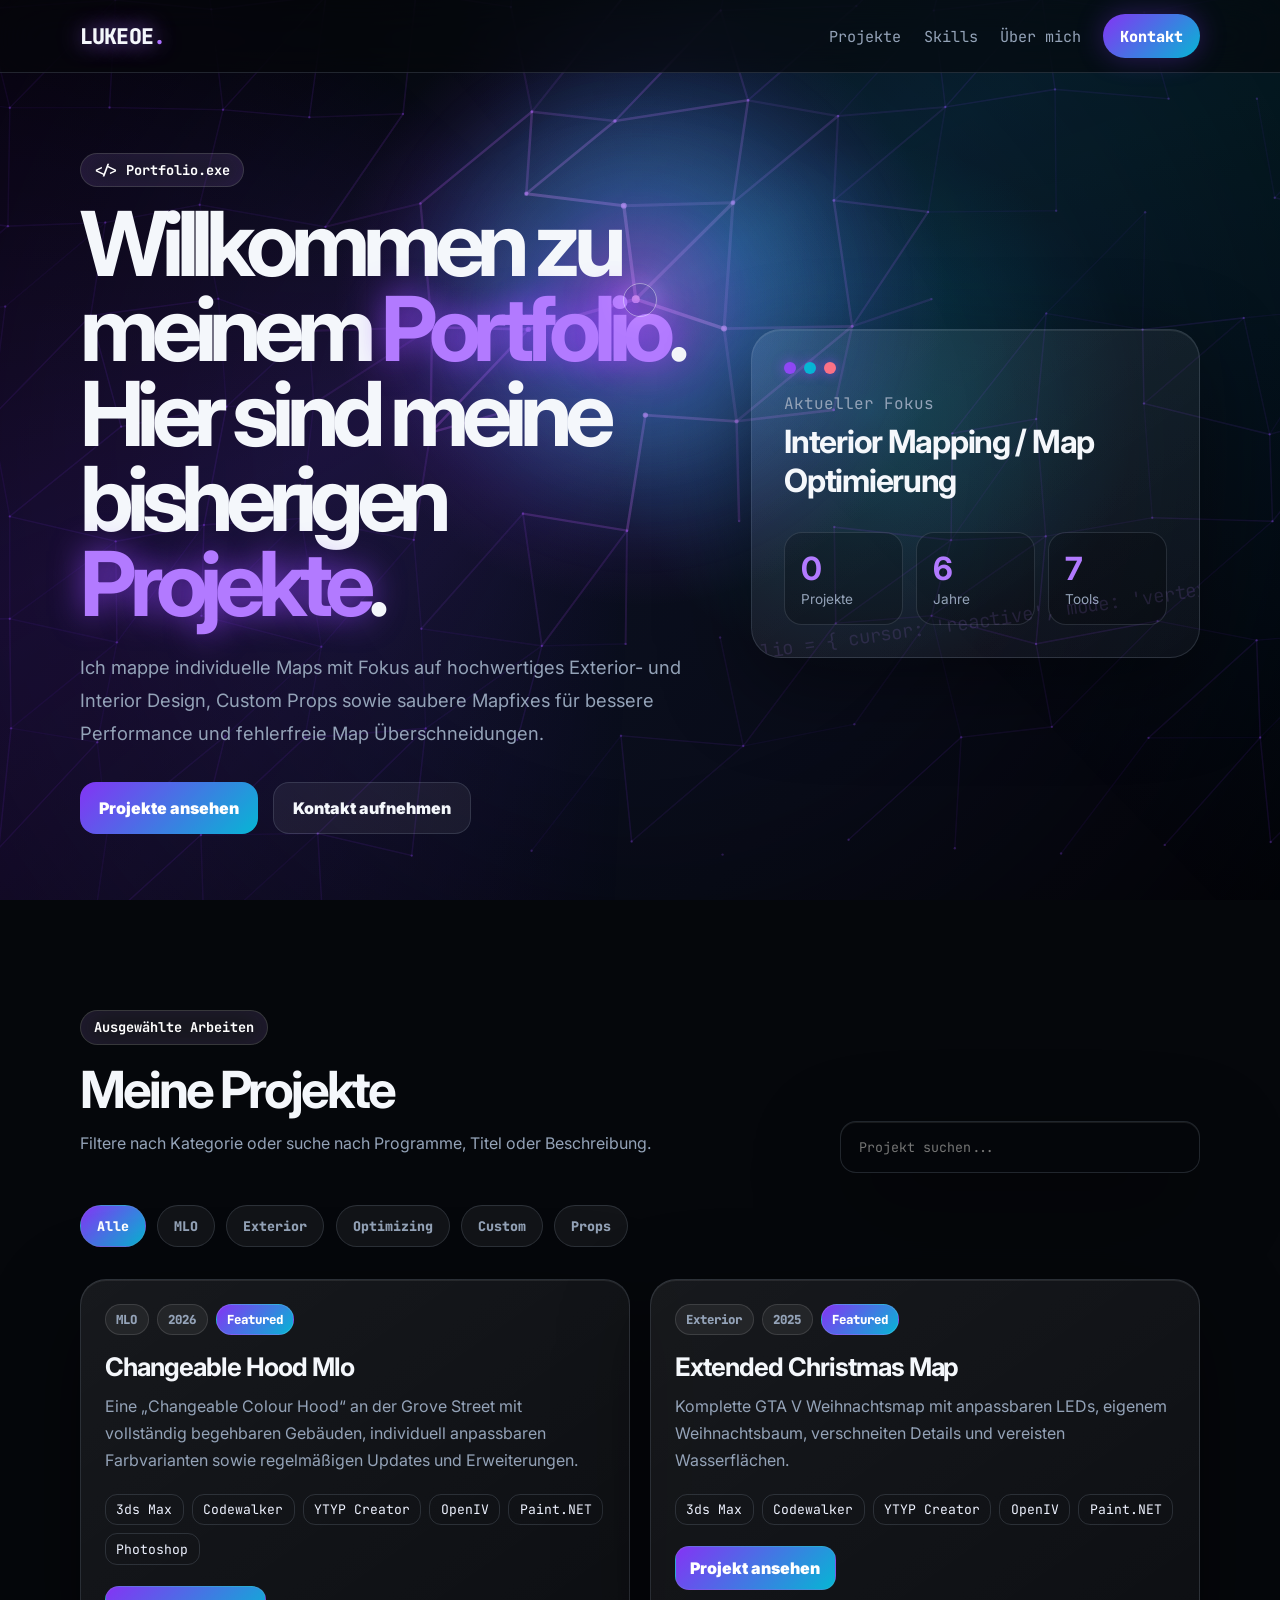
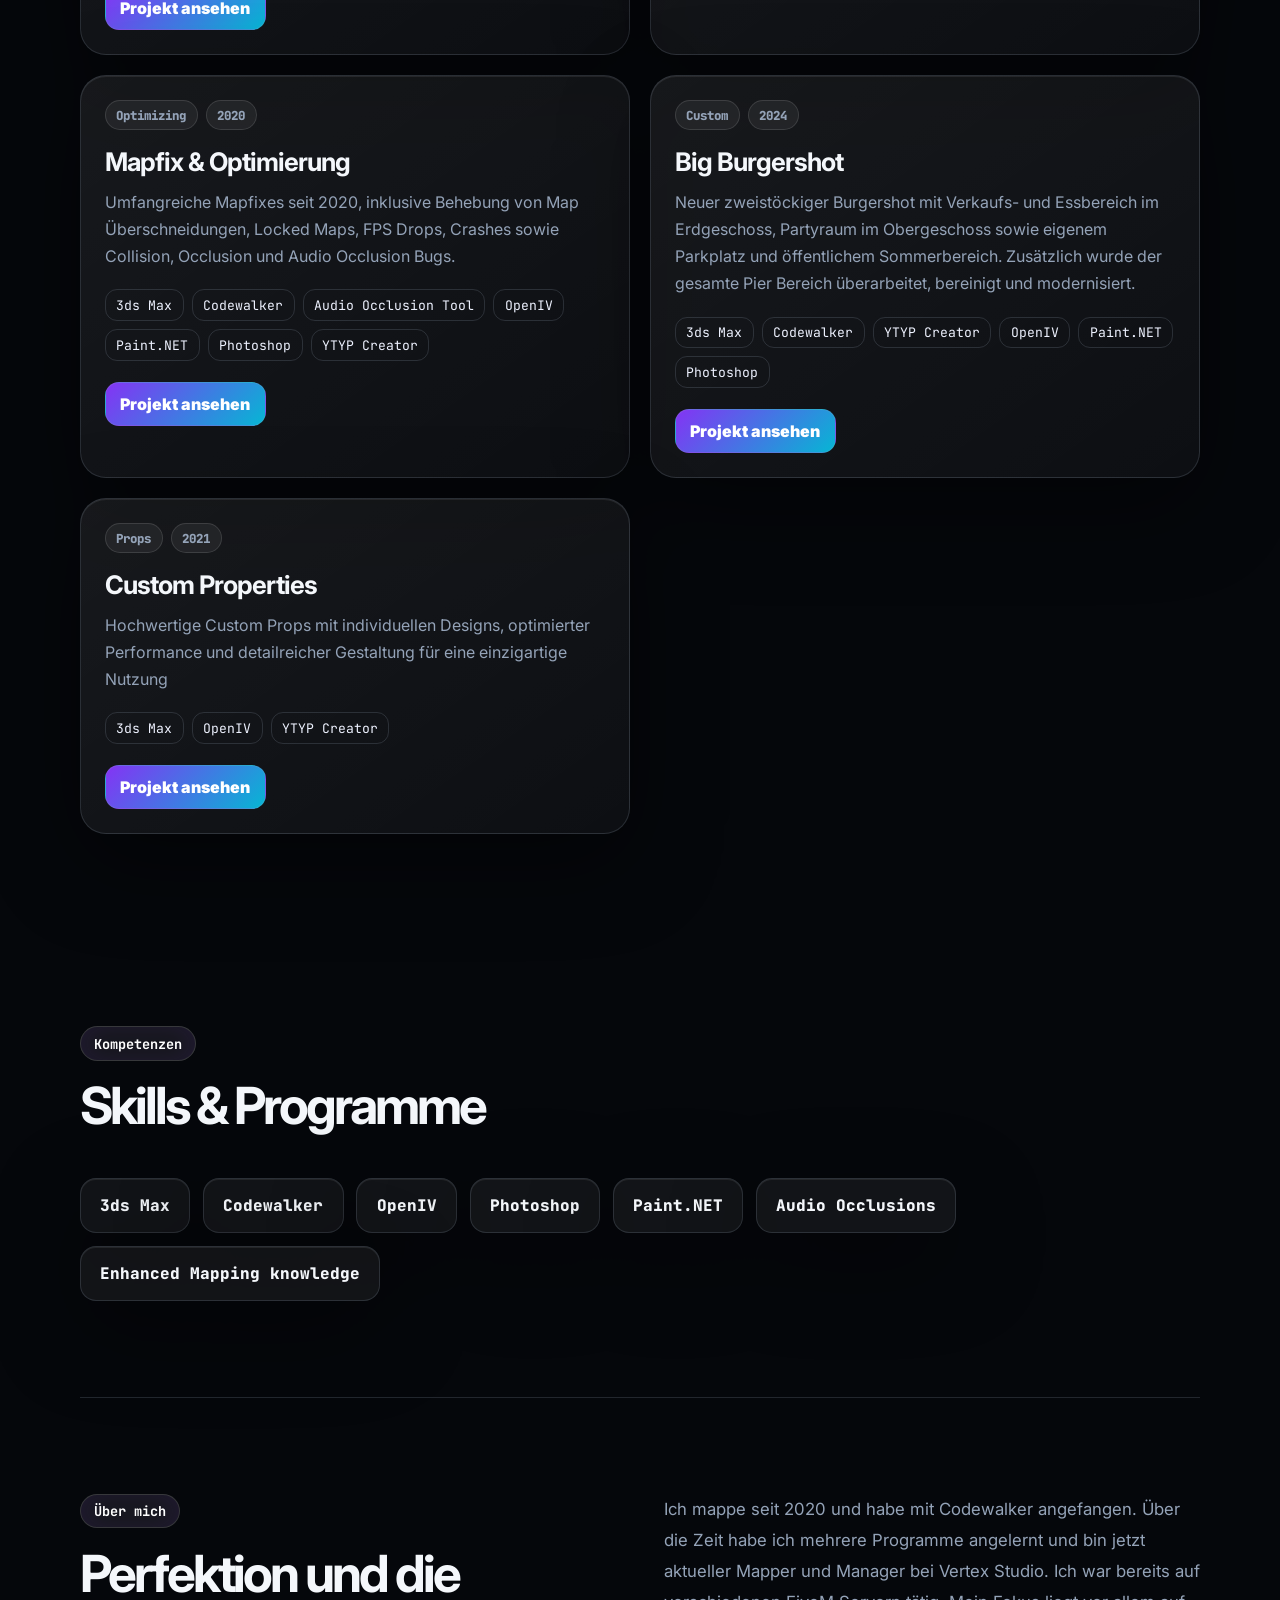
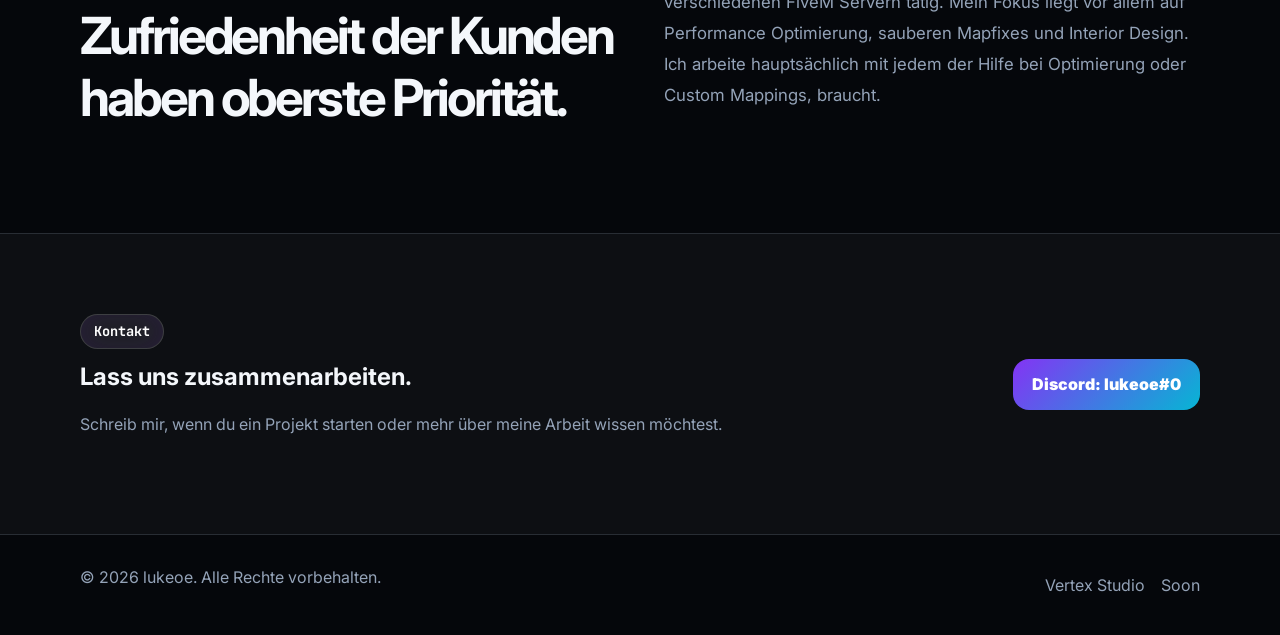
==== index.html @ ff922bf1 "Add files via upload" ====
<!doctype html>
<html lang="de">
<head>
  <meta charset="utf-8" />
  <meta name="viewport" content="width=device-width, initial-scale=1" />
  <meta name="description" content="Portfolio Website mit Projekten, Skills und Kontakt." />
  <title>LUKEOE | Portfolio</title>
  <link rel="preconnect" href="https://fonts.googleapis.com">
  <link rel="preconnect" href="https://fonts.gstatic.com" crossorigin>
  <link href="https://fonts.googleapis.com/css2?family=Inter:wght@400;500;600;700;800&family=JetBrains+Mono:wght@400;500;700&display=swap" rel="stylesheet">
  <link rel="stylesheet" href="style.css" />
</head>
<body>
  <canvas id="networkCanvas" class="network-canvas" aria-hidden="true"></canvas>
  <div class="cursor-glow" aria-hidden="true"></div>
  <div class="cursor-ring" aria-hidden="true"></div>
  <div class="spotlight-layer" aria-hidden="true"></div>
  <header class="site-header">
    <nav class="nav container">
      <a href="#top" class="logo">LUKEOE<span>.</span></a>
      <button class="nav-toggle" aria-label="Navigation öffnen">☰</button>
      <div class="nav-links">
        <a href="#projekte">Projekte</a>
        <a href="#skills">Skills</a>
        <a href="#about">Über mich</a>
        <a href="#kontakt" class="nav-cta">Kontakt</a>
      </div>
    </nav>
  </header>

  <main id="top">
    <section class="hero container">
      <div class="hero-content reveal">
        <p class="eyebrow">&lt;/&gt; Portfolio.exe</p>
        <h1>Willkommen zu meinem <span>Portfolio</span>. Hier sind meine bisherigen <span>Projekte</span>.</h1>
        <p class="hero-text">
          Ich mappe individuelle Maps mit Fokus auf hochwertiges Exterior- und Interior Design,
          Custom Props sowie saubere Mapfixes für bessere Performance und fehlerfreie Map Überschneidungen.
        </p>
        <div class="hero-actions">
          <a href="#projekte" class="button primary">Projekte ansehen</a>
          <a href="https://discord.com/users/220248355098460162" class="button secondary">Kontakt aufnehmen</a>
        </div>
      </div>

      <aside class="hero-card reveal terminal-card">
        <div class="terminal-bar"><span></span><span></span><span></span></div>
        <p class="card-label">Aktueller Fokus</p>
        <h2>Interior Mapping / Map Optimierung</h2>
        <div class="stats">
          <div><strong>0</strong><span>Projekte</span></div>
          <div><strong>6</strong><span>Jahre</span></div>
          <div><strong>7</strong><span>Tools</span></div>
        </div>
      </aside>
    </section>

    <section id="projekte" class="section container">
      <div class="section-head reveal">
        <div>
          <p class="eyebrow">Ausgewählte Arbeiten</p>
          <h2>Meine Projekte</h2>
          <p>Filtere nach Kategorie oder suche nach Programme, Titel oder Beschreibung.</p>
        </div>
        <input id="searchInput" class="search" type="search" placeholder="Projekt suchen..." />
      </div>

      <div class="filters reveal" id="filters"></div>
      <div class="project-grid" id="projectGrid"></div>
      <p class="empty" id="emptyState">Keine Projekte gefunden.</p>
    </section>

    <section id="skills" class="section container">
      <div class="section-head reveal">
        <div>
          <p class="eyebrow">Kompetenzen</p>
          <h2>Skills & Programme</h2>
        </div>
      </div>
      <div class="skills-grid reveal">
        <span>3ds Max</span><span>Codewalker</span><span>OpenIV</span><span>Photoshop</span><span>Paint.NET</span><span>Audio Occlusions</span><span>Enhanced Mapping knowledge</span>
      </div>
    </section>

    <section id="about" class="section container about reveal">
      <div>
        <p class="eyebrow">Über mich</p>
        <h2>Perfektion und die Zufriedenheit der Kunden haben oberste Priorität.</h2>
      </div>
      <p>
        Ich mappe seit 2020 und habe mit Codewalker angefangen. Über die Zeit habe ich mehrere
        Programme angelernt und bin jetzt aktueller Mapper und Manager bei Vertex Studio. Ich war bereits auf
        verschiedenen FiveM Servern tätig. Mein Fokus liegt vor allem auf Performance Optimierung,
        sauberen Mapfixes und Interior Design. Ich arbeite hauptsächlich mit jedem der Hilfe bei
        Optimierung oder Custom Mappings, braucht.
      </p>
    </section>

    <section id="kontakt" class="contact">
      <div class="container contact-inner reveal">
        <div>
          <p class="eyebrow">Kontakt</p>
          <h2>Lass uns zusammenarbeiten.</h2>
          <p>Schreib mir, wenn du ein Projekt starten oder mehr über meine Arbeit wissen möchtest.</p>
        </div>
        <a class="button primary" href="https://discord.com/users/220248355098460162">Discord: lukeoe#0</a>
      </div>
    </section>
  </main>

  <footer class="footer container">
    <p>© <span id="year"></span> lukeoe. Alle Rechte vorbehalten.</p>
    <div>
      <a href="Dein Link" target="_blank" rel="noreferrer">Vertex Studio</a>
      <a href="" target="_blank" rel="noreferrer">Soon</a>
    </div>
  </footer>

  <script src="script.js"></script>
</body>
</html>
---- style.css ----
:root {
  --bg: #05070b;
  --bg2: #080f1e;
  --panel: rgba(8, 12, 23, .72);
  --panel-strong: rgba(10, 16, 32, .9);
  --text: #f4f7fb;
  --muted: #94a3b8;
  --line: rgba(148, 163, 184, .20);
  --accent: #7c3aed;
  --accent-2: #06b6d4;
  --accent-3: #22c55e;
  --danger: #fb7185;
  --accent-text: #ffffff;
  --mx: 50vw;
  --my: 30vh;
  --hue: 265;
}

* { box-sizing: border-box; }
html { scroll-behavior: smooth; }
body {
  margin: 0;
  min-height: 100vh;
  font-family: Inter, system-ui, -apple-system, BlinkMacSystemFont, "Segoe UI", sans-serif;
  color: var(--text);
  background: var(--bg);
  overflow-x: hidden;
}

body::before {
  content: "";
  position: fixed;
  inset: 0;
  pointer-events: none;
  z-index: -5;
  background:
    radial-gradient(900px circle at var(--mx) var(--my), hsla(var(--hue), 95%, 62%, .42), transparent 34%),
    radial-gradient(700px circle at calc(var(--mx) + 18vw) calc(var(--my) + 12vh), rgba(6, 182, 212, .24), transparent 38%),
    linear-gradient(135deg, #05070b 0%, #0b1020 46%, #070812 100%);
  transition: background .18s linear;
}

body::after {
  content: "";
  position: fixed;
  inset: 0;
  pointer-events: none;
  z-index: -4;
  background-image:
    radial-gradient(circle at center, transparent 0 42%, rgba(0,0,0,.62) 100%);
  background-size: 100% 100%;
  opacity: .95;
}

.cursor-glow {
  position: fixed;
  width: 520px;
  height: 520px;
  left: var(--mx);
  top: var(--my);
  transform: translate(-50%, -50%);
  border-radius: 999px;
  pointer-events: none;
  background:
    radial-gradient(circle, hsla(var(--hue), 100%, 68%, .38), rgba(6,182,212,.22) 33%, transparent 68%);
  filter: blur(22px) saturate(1.3);
  z-index: -2;
  transition: width .25s ease, height .25s ease, opacity .25s ease;
}

.cursor-ring {
  position: fixed;
  width: 34px;
  height: 34px;
  left: var(--mx);
  top: var(--my);
  transform: translate(-50%, -50%);
  border-radius: 999px;
  border: 1px solid rgba(255,255,255,.42);
  box-shadow: 0 0 26px hsla(var(--hue), 100%, 65%, .55);
  pointer-events: none;
  z-index: 100;
  mix-blend-mode: screen;
}

.spotlight-layer {
  position: fixed;
  inset: 0;
  pointer-events: none;
  z-index: -1;
  background:
    radial-gradient(360px circle at var(--mx) var(--my), rgba(255,255,255,.10), transparent 58%),
    conic-gradient(from 180deg at var(--mx) var(--my), transparent 0deg, hsla(var(--hue), 100%, 60%, .16) 65deg, transparent 135deg, rgba(6,182,212,.12) 240deg, transparent 320deg);
  opacity: .95;
}


.network-canvas {
  position: fixed;
  inset: 0;
  width: 100%;
  height: 100%;
  z-index: -3;
  pointer-events: none;
  opacity: .95;
}

::selection { background: hsla(var(--hue), 95%, 62%, .45); }
a { color: inherit; text-decoration: none; }
.container { width: min(1120px, calc(100% - 40px)); margin: 0 auto; }

.site-header {
  position: sticky;
  top: 0;
  z-index: 20;
  border-bottom: 1px solid var(--line);
  background: rgba(5, 7, 11, .62);
  backdrop-filter: blur(22px);
}

.nav { min-height: 72px; display: flex; align-items: center; justify-content: space-between; }
.logo { font-family: "JetBrains Mono", monospace; font-size: 1.35rem; font-weight: 800; letter-spacing: -.04em; text-shadow: 0 0 22px hsla(var(--hue),100%,70%,.8); }
.logo span { color: hsl(var(--hue), 100%, 72%); }
.nav-links { display: flex; align-items: center; gap: 1.4rem; color: var(--muted); font-size: .95rem; }
.nav-links a { font-family: "JetBrains Mono", monospace; transition: .2s ease; }
.nav-links a:hover { color: #fff; text-shadow: 0 0 18px hsla(var(--hue),100%,70%,.8); }
.nav-cta { color: #fff !important; background: linear-gradient(135deg, hsl(var(--hue),90%,58%), var(--accent-2)); padding: .72rem 1.05rem; border-radius: 999px; font-weight: 800; box-shadow: 0 0 28px hsla(var(--hue), 90%, 58%, .32); }
.nav-toggle { display: none; border: 1px solid var(--line); color: var(--text); background: var(--panel); border-radius: 12px; padding: .55rem .75rem; font-size: 1.2rem; }

.hero { min-height: calc(100vh - 72px); display: grid; grid-template-columns: 1.15fr .85fr; align-items: center; gap: 4rem; padding: 5rem 0; }
.eyebrow { display: inline-flex; color: #fff; border: 1px solid rgba(255,255,255,.14); background: rgba(255,255,255,.065); border-radius: 999px; padding: .45rem .8rem; font-family: "JetBrains Mono", monospace; font-size: .85rem; font-weight: 700; box-shadow: inset 0 0 26px hsla(var(--hue), 90%, 58%, .12); }
h1, h2, p { margin-top: 0; }
h1 { font-size: clamp(3rem, 7vw, 6.2rem); line-height: .95; letter-spacing: -.08em; margin-bottom: 1.5rem; }
h1 span { color: hsl(var(--hue), 100%, 74%); text-shadow: 0 0 32px hsla(var(--hue), 100%, 64%, .75); }
.hero-text { max-width: 650px; color: var(--muted); font-size: 1.15rem; line-height: 1.8; }
.hero-actions { display: flex; flex-wrap: wrap; gap: .9rem; margin-top: 2rem; }
.button { display: inline-flex; align-items: center; justify-content: center; border-radius: 16px; padding: .95rem 1.2rem; font-weight: 900; transition: .22s ease; position: relative; overflow: hidden; }
.button::after { content: ""; position: absolute; inset: 0; background: linear-gradient(90deg, transparent, rgba(255,255,255,.38), transparent); transform: translateX(-120%); transition: .45s ease; }
.button:hover { transform: translateY(-3px); box-shadow: 0 0 38px hsla(var(--hue), 90%, 58%, .35); }
.button:hover::after { transform: translateX(120%); }
.primary { background: linear-gradient(135deg, hsl(var(--hue),90%,58%), var(--accent-2)); color: #fff; }
.secondary { border: 1px solid var(--line); background: rgba(255,255,255,.06); color: var(--text); }

.hero-card, .project-card, .skills-grid span, .search, .empty {
  box-shadow: 0 28px 90px rgba(0,0,0,.44), inset 0 1px 0 rgba(255,255,255,.08);
}
.hero-card { border: 1px solid var(--line); background: linear-gradient(145deg, rgba(255,255,255,.08), rgba(255,255,255,.035)); border-radius: 30px; padding: 2rem; position: relative; overflow: hidden; transform-style: preserve-3d; }
.hero-card::before { content: "const portfolio = { cursor: 'reactive', mode: 'vertex' };"; position: absolute; right: -55px; bottom: 18px; font-family: "JetBrains Mono", monospace; color: hsla(var(--hue), 100%, 76%, .14); font-size: 1.18rem; transform: rotate(-8deg); white-space: nowrap; }
.hero-card::after, .project-card::after, .skills-grid span::after {
  content: "";
  position: absolute;
  inset: -1px;
  border-radius: inherit;
  pointer-events: none;
  background: radial-gradient(480px circle at var(--local-x, 50%) var(--local-y, 50%), hsla(var(--hue), 100%, 70%, .25), transparent 42%);
  opacity: 0;
  transition: opacity .18s ease;
}
.hero-card:hover::after, .project-card:hover::after, .skills-grid span:hover::after { opacity: 1; }
.terminal-bar { display: flex; gap: .5rem; margin-bottom: 1.2rem; }
.terminal-bar span { width: 12px; height: 12px; border-radius: 50%; background: hsl(var(--hue), 90%, 62%); box-shadow: 0 0 12px hsla(var(--hue),90%,62%,.8); }
.terminal-bar span:nth-child(2) { background: var(--accent-2); }
.terminal-bar span:nth-child(3) { background: var(--danger); }
.card-label { color: var(--muted); margin-bottom: .5rem; font-family: "JetBrains Mono", monospace; }
.hero-card h2 { font-size: 2rem; letter-spacing: -.04em; }
.stats { display: grid; grid-template-columns: repeat(3,1fr); gap: .8rem; margin-top: 2rem; }
.stats div { border: 1px solid var(--line); background: rgba(0,0,0,.22); border-radius: 18px; padding: 1rem; }
.stats strong { display: block; font-size: 2rem; color: hsl(var(--hue), 100%, 74%); }
.stats span { color: var(--muted); font-size: .85rem; }

.section { padding: 6rem 0; }
.section-head { display: flex; align-items: end; justify-content: space-between; gap: 2rem; margin-bottom: 2rem; }
.section h2 { font-size: clamp(2.2rem, 4vw, 4rem); letter-spacing: -.06em; margin-bottom: .6rem; }
.section-head p:not(.eyebrow) { color: var(--muted); max-width: 650px; line-height: 1.7; }
.search { width: min(360px,100%); border: 1px solid var(--line); border-radius: 16px; background: rgba(5,7,11,.72); color: var(--text); padding: 1rem 1.1rem; outline: none; font-family: "JetBrains Mono", monospace; }
.search:focus { border-color: hsl(var(--hue), 100%, 70%); box-shadow: 0 0 30px hsla(var(--hue), 90%, 58%, .24); }
.filters { display: flex; flex-wrap: wrap; gap: .7rem; margin-bottom: 2rem; }
.filter-btn { border: 1px solid var(--line); background: rgba(255,255,255,.055); color: var(--muted); border-radius: 999px; padding: .7rem 1rem; cursor: pointer; font-weight: 800; font-family: "JetBrains Mono", monospace; transition: .18s ease; }
.filter-btn:hover { color: #fff; border-color: hsla(var(--hue),90%,68%,.75); box-shadow: 0 0 22px hsla(var(--hue),90%,58%,.18); }
.filter-btn.active { background: linear-gradient(135deg, hsl(var(--hue),90%,58%), var(--accent-2)); color: #fff; }
.project-grid { display: grid; grid-template-columns: repeat(2, minmax(0,1fr)); gap: 1.25rem; }
.project-card { border: 1px solid var(--line); background: linear-gradient(145deg, rgba(255,255,255,.075), rgba(255,255,255,.035)); border-radius: 26px; padding: 1.5rem; transition: transform .22s ease, border-color .22s ease, background .22s ease; position: relative; overflow: hidden; transform-style: preserve-3d; }
.project-card::before { content: ""; position: absolute; inset: -1px; background: radial-gradient(520px circle at var(--local-x, 50%) var(--local-y, 50%), hsla(var(--hue),100%,65%,.28), transparent 42%); opacity: 0; transition: .2s ease; pointer-events: none; }
.project-card:hover { border-color: hsla(var(--hue),100%,70%,.65); background: rgba(11, 16, 32, .88); }
.project-card:hover::before { opacity: 1; }
.project-card > * { position: relative; z-index: 1; }
.project-meta { display: flex; gap: .5rem; flex-wrap: wrap; margin-bottom: 1rem; }
.badge { color: var(--muted); background: rgba(255,255,255,.06); border: 1px solid rgba(255,255,255,.12); border-radius: 999px; padding: .35rem .65rem; font-size: .78rem; font-weight: 800; font-family: "JetBrains Mono", monospace; }
.badge.featured { background: linear-gradient(135deg, hsl(var(--hue),90%,58%), var(--accent-2)); color: #fff; }
.project-card h3 { font-size: 1.6rem; letter-spacing: -.04em; margin: 0 0 .7rem; }
.project-card p { color: var(--muted); line-height: 1.7; }
.tech { display: flex; flex-wrap: wrap; gap: .5rem; margin: 1.2rem 0; }
.tech span { border: 1px solid var(--line); border-radius: 12px; padding: .4rem .65rem; color: #eef2ff; font-family: "JetBrains Mono", monospace; font-size: .82rem; }
.project-links { display: flex; gap: .7rem; margin-top: 1.3rem; }
.project-links a { font-weight: 900; border-radius: 14px; padding: .7rem .9rem; border: 1px solid var(--line); }
.project-links a:first-child { background: linear-gradient(135deg, hsl(var(--hue),90%,58%), var(--accent-2)); color: #fff; }
.empty { display: none; color: var(--muted); border: 1px solid var(--line); background: var(--panel); padding: 2rem; border-radius: 24px; text-align: center; }

.skills-grid { display: flex; flex-wrap: wrap; gap: .8rem; }
.skills-grid span { border: 1px solid var(--line); background: rgba(255,255,255,.055); border-radius: 16px; padding: 1rem 1.2rem; font-weight: 900; font-family: "JetBrains Mono", monospace; position: relative; overflow: hidden; transition: .2s ease; }
.skills-grid span:hover { transform: translateY(-3px); color: #fff; border-color: hsla(var(--hue),100%,70%,.75); }
.about { display: grid; grid-template-columns: 1fr 1fr; gap: 3rem; border-top: 1px solid var(--line); }
.about p:last-child { color: var(--muted); line-height: 1.85; font-size: 1.05rem; }
.contact { border-top: 1px solid var(--line); border-bottom: 1px solid var(--line); background: rgba(255,255,255,.035); }
.contact-inner { padding: 5rem 0; display: flex; align-items: center; justify-content: space-between; gap: 2rem; }
.contact p:not(.eyebrow) { color: var(--muted); line-height: 1.7; }
.footer { display: flex; align-items: center; justify-content: space-between; gap: 1rem; padding: 2rem 0; color: var(--muted); }
.footer div { display: flex; gap: 1rem; }
.footer a:hover { color: hsl(var(--hue), 100%, 74%); }

.reveal { opacity: 0; transform: translateY(18px); transition: .65s ease; }
.reveal.visible { opacity: 1; transform: translateY(0); }

@media (hover: none) {
  .cursor-ring { display: none; }
  :root { --mx: 50vw; --my: 22vh; }
}

@media (max-width: 850px) {
  .nav-toggle { display: inline-flex; }
  .nav-links { display: none; position: absolute; left: 20px; right: 20px; top: 78px; flex-direction: column; align-items: stretch; border: 1px solid var(--line); background: #070b14; border-radius: 22px; padding: 1rem; }
  .nav-links.open { display: flex; }
  .hero, .about { grid-template-columns: 1fr; }
  .hero { min-height: auto; gap: 2rem; }
  .section-head, .contact-inner, .footer { flex-direction: column; align-items: flex-start; }
  .project-grid { grid-template-columns: 1fr; }
  .stats { grid-template-columns: 1fr; }
}

/* Projekt-Detailseiten */
.project-detail-page {
  min-height: 100vh;
}

.project-hero {
  padding: 6rem 0 3rem;
}

.back-link {
  display: inline-flex;
  margin-bottom: 2rem;
  color: var(--muted);
  font-family: "JetBrains Mono", monospace;
  font-weight: 800;
  transition: .2s ease;
}

.back-link:hover {
  color: #fff;
  text-shadow: 0 0 18px hsla(var(--hue),100%,70%,.8);
}

.project-detail-layout {
  display: grid;
  grid-template-columns: 1.15fr .85fr;
  align-items: center;
  gap: 4rem;
}

.project-side-card {
  min-height: 320px;
}

.detail-info-list {
  display: grid;
  gap: .85rem;
  margin-top: 2rem;
}

.detail-info-list div {
  border: 1px solid var(--line);
  background: rgba(0,0,0,.22);
  border-radius: 18px;
  padding: 1rem;
}

.detail-info-list strong {
  display: block;
  font-size: 1.8rem;
  color: hsl(var(--hue), 100%, 74%);
}

.detail-info-list span {
  color: var(--muted);
  font-size: .85rem;
}

.detail-section {
  padding-top: 2rem;
}

.detail-grid {
  display: grid;
  grid-template-columns: 1fr 1fr;
  gap: 1.25rem;
  margin: 1.25rem 0;
}

.detail-panel {
  border: 1px solid var(--line);
  background: linear-gradient(145deg, rgba(255,255,255,.075), rgba(255,255,255,.035));
  border-radius: 26px;
  padding: 1.5rem;
  box-shadow: 0 28px 90px rgba(0,0,0,.44), inset 0 1px 0 rgba(255,255,255,.08);
}

.detail-panel h2 {
  font-size: clamp(1.7rem, 3vw, 2.8rem);
  letter-spacing: -.05em;
  margin-bottom: 1rem;
}

.detail-panel p:not(.eyebrow) {
  color: var(--muted);
  line-height: 1.85;
  font-size: 1.05rem;
}

.feature-list {
  display: grid;
  gap: .75rem;
}

.feature-item {
  border: 1px solid var(--line);
  background: rgba(255,255,255,.055);
  border-radius: 16px;
  padding: 1rem;
  font-family: "JetBrains Mono", monospace;
  font-weight: 800;
}

.detail-tech {
  margin-top: 0;
}

.gallery-grid {
  display: grid;
  grid-template-columns: repeat(3, minmax(0, 1fr));
  gap: 1rem;
}

.gallery-grid img,
.gallery-placeholder {
  width: 100%;
  min-height: 210px;
  border-radius: 22px;
  border: 1px solid var(--line);
  background: rgba(0,0,0,.26);
  object-fit: cover;
}

.gallery-placeholder {
  display: grid;
  place-items: center;
  color: var(--muted);
  font-family: "JetBrains Mono", monospace;
  font-weight: 800;
}

@media (max-width: 850px) {
  .project-detail-layout,
  .detail-grid,
  .gallery-grid {
    grid-template-columns: 1fr;
  }
}
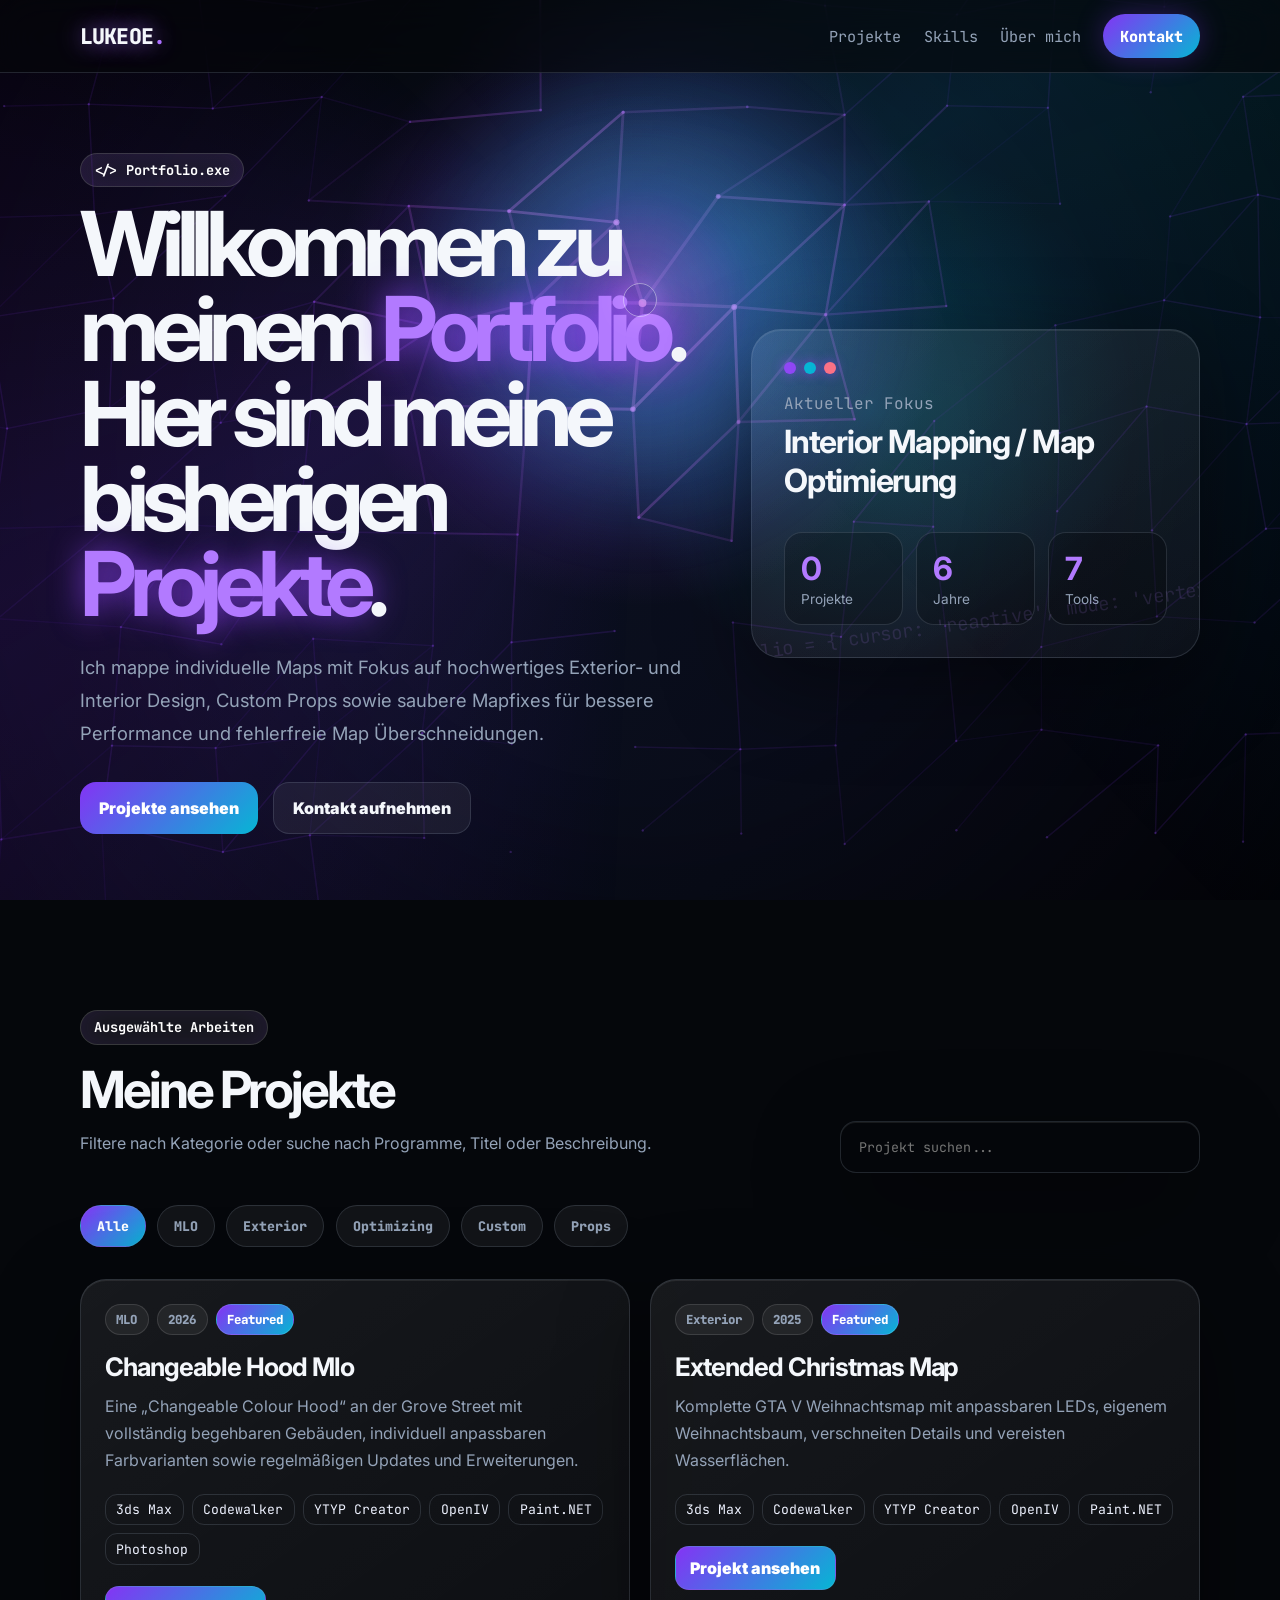
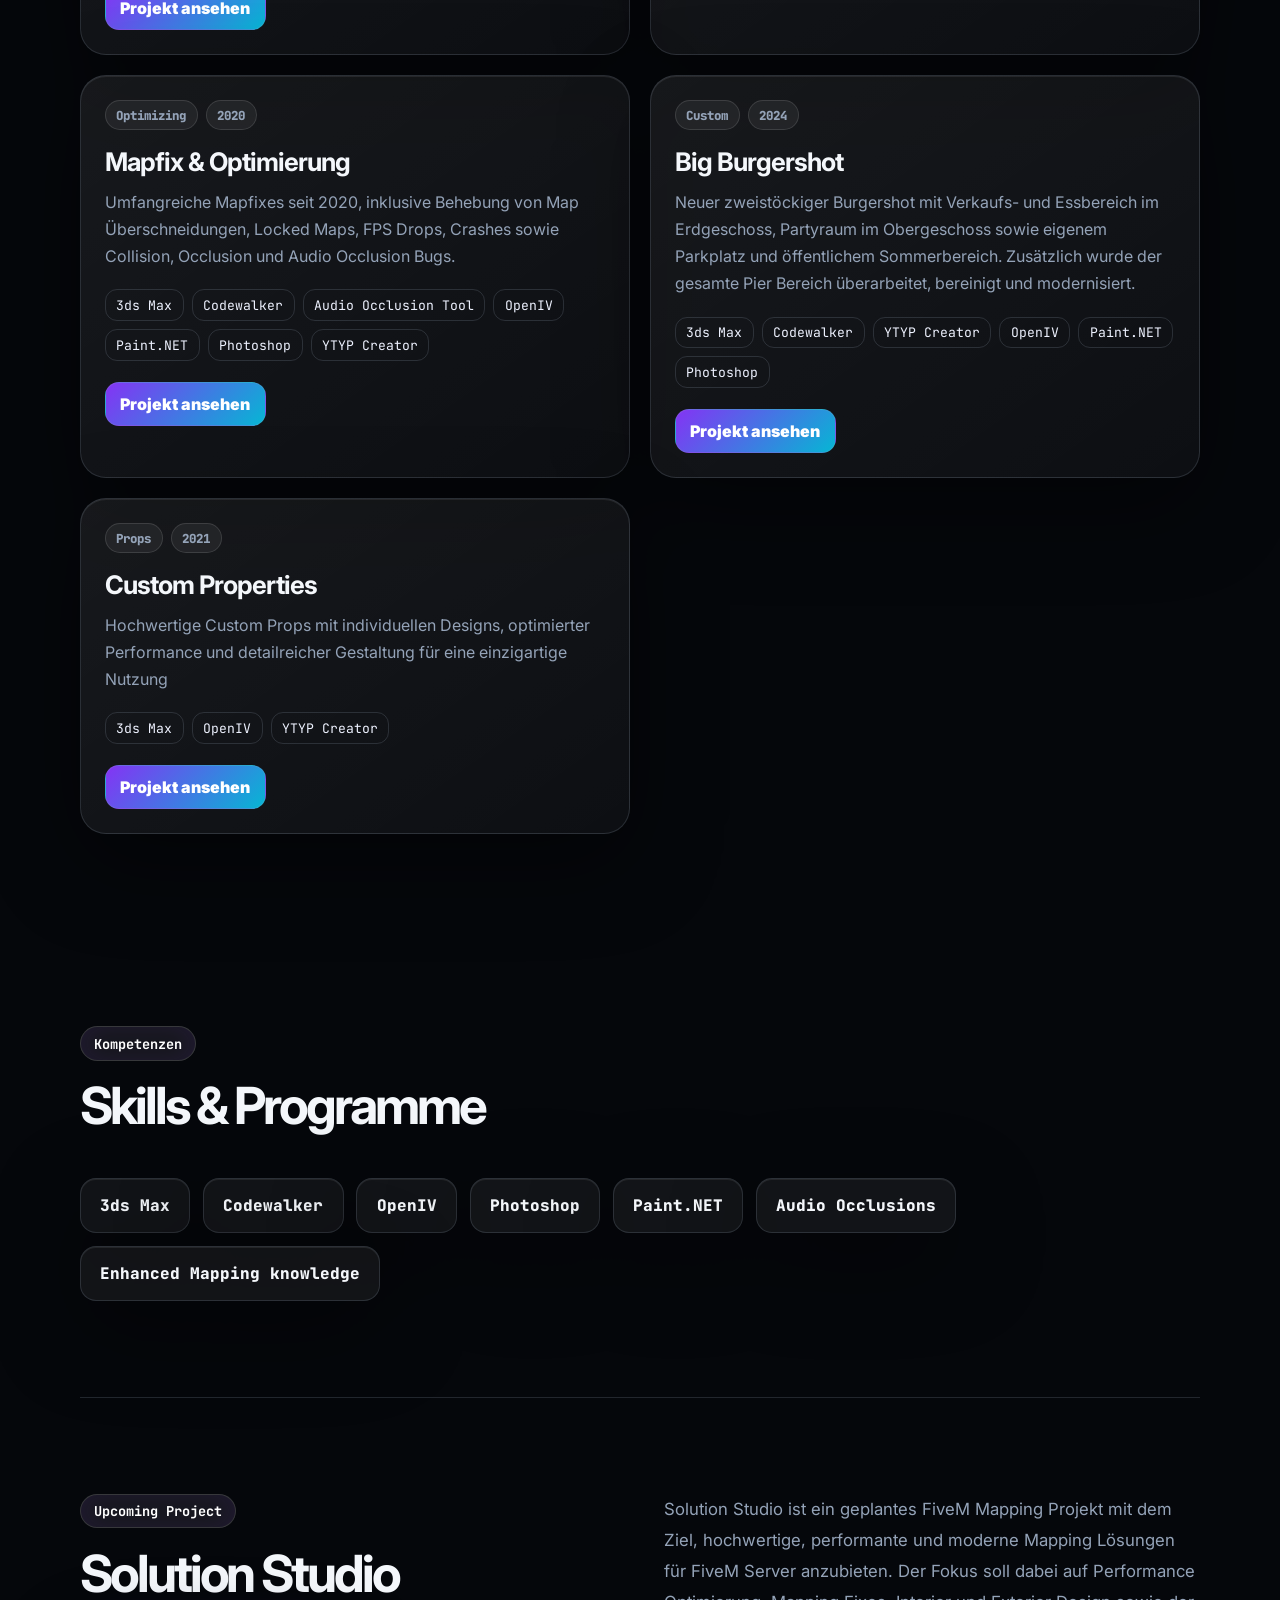
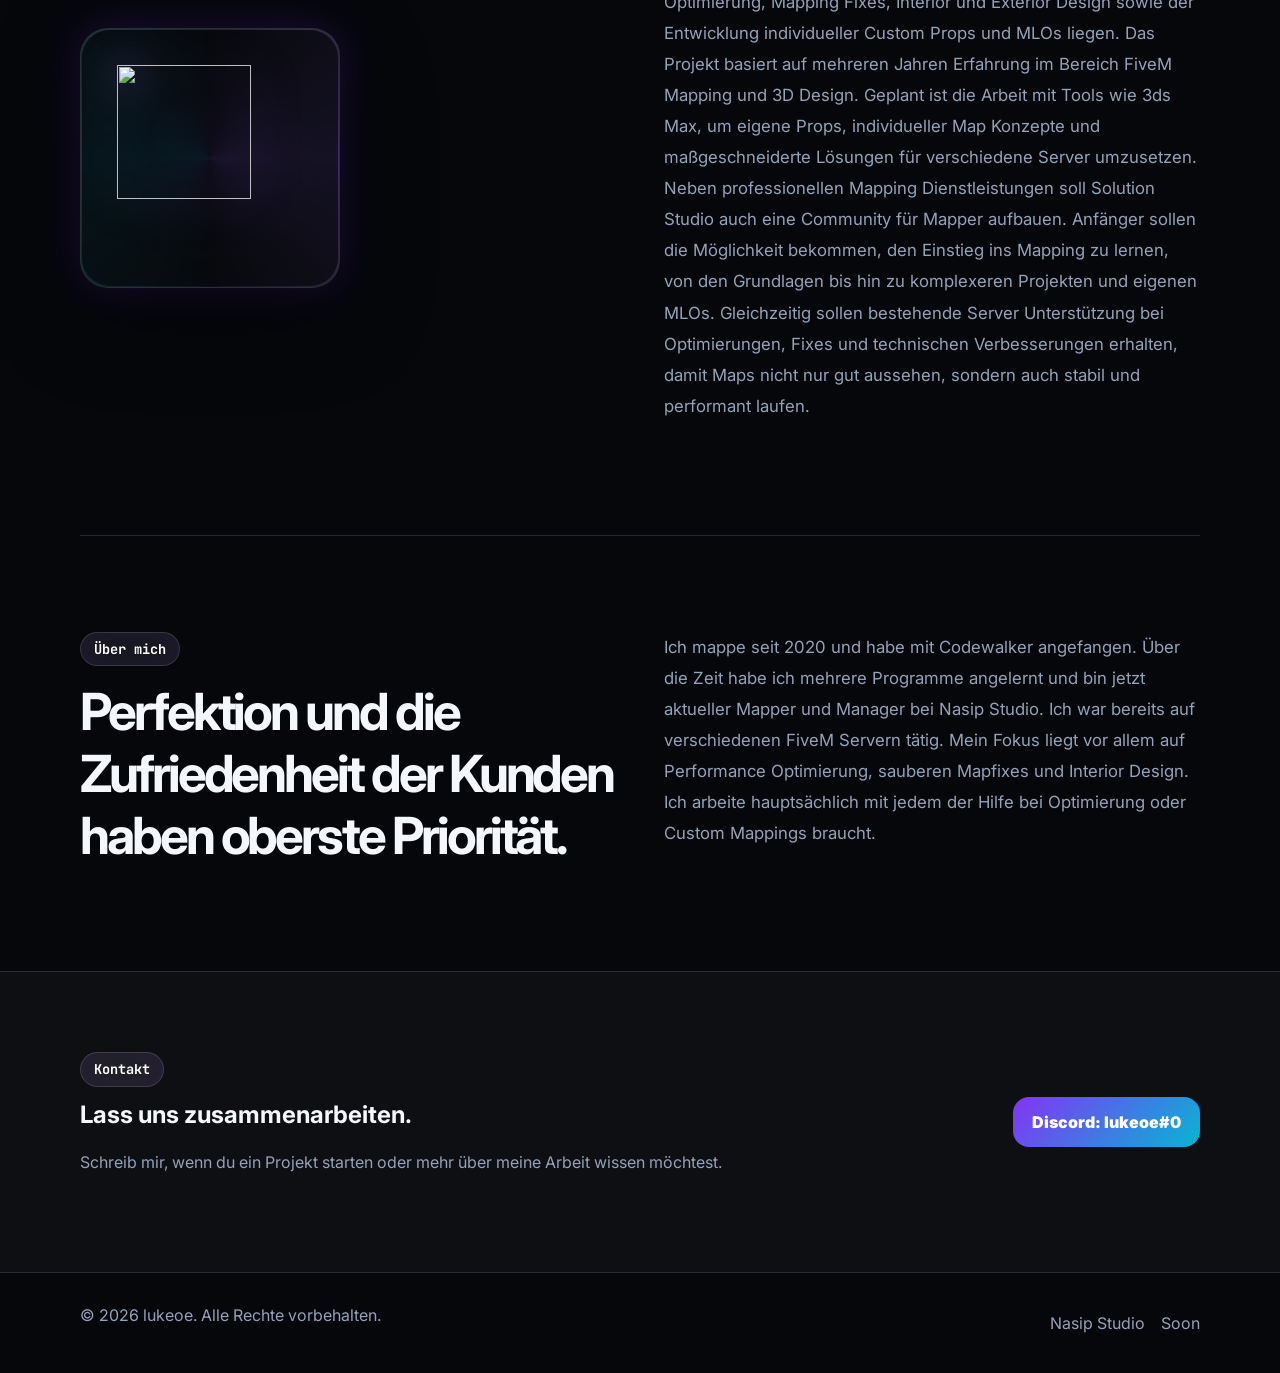
==== commit 20559ef2: "Add files via upload" ====
--- a/index.html
+++ b/index.html
@@ -82,6 +82,38 @@
       </div>
     </section>
 
+      <section id="upcoming-project" class="section container about reveal">
+      <div>
+        <p class="eyebrow">Upcoming Project</p>
+        <h2>Solution Studio</h2>
+
+        <div class="solution-logo-wrap" aria-hidden="true">
+          <img
+            class="solution-logo"
+            src="images/solutionstudio.gif"
+            alt=""
+            draggable="false"
+            oncontextmenu="return false;"
+          >
+        </div>
+      </div>
+      <p>
+        Solution Studio ist ein geplantes FiveM Mapping Projekt mit dem Ziel, hochwertige, performante und
+        moderne Mapping Lösungen für FiveM Server anzubieten. Der Fokus soll dabei auf Performance Optimierung,
+        Mapping Fixes, Interior und Exterior Design sowie der Entwicklung individueller Custom Props und MLOs
+        liegen.
+
+        Das Projekt basiert auf mehreren Jahren Erfahrung im Bereich FiveM Mapping und 3D Design. Geplant ist die
+        Arbeit mit Tools wie 3ds Max, um eigene Props, individueller Map Konzepte und maßgeschneiderte Lösungen
+        für verschiedene Server umzusetzen.
+
+        Neben professionellen Mapping Dienstleistungen soll Solution Studio auch eine Community für Mapper aufbauen.
+        Anfänger sollen die Möglichkeit bekommen, den Einstieg ins Mapping zu lernen, von den Grundlagen bis hin zu
+        komplexeren Projekten und eigenen MLOs. Gleichzeitig sollen bestehende Server Unterstützung bei Optimierungen,
+        Fixes und technischen Verbesserungen erhalten, damit Maps nicht nur gut aussehen, sondern auch stabil und performant laufen.
+      </p>
+    </section>
+
     <section id="about" class="section container about reveal">
       <div>
         <p class="eyebrow">Über mich</p>
@@ -89,10 +121,10 @@
       </div>
       <p>
         Ich mappe seit 2020 und habe mit Codewalker angefangen. Über die Zeit habe ich mehrere
-        Programme angelernt und bin jetzt aktueller Mapper und Manager bei Vertex Studio. Ich war bereits auf
+        Programme angelernt und bin jetzt aktueller Mapper und Manager bei Nasip Studio. Ich war bereits auf
         verschiedenen FiveM Servern tätig. Mein Fokus liegt vor allem auf Performance Optimierung,
         sauberen Mapfixes und Interior Design. Ich arbeite hauptsächlich mit jedem der Hilfe bei
-        Optimierung oder Custom Mappings, braucht.
+        Optimierung oder Custom Mappings braucht.
       </p>
     </section>
 
@@ -111,7 +143,7 @@
   <footer class="footer container">
     <p>© <span id="year"></span> lukeoe. Alle Rechte vorbehalten.</p>
     <div>
-      <a href="Dein Link" target="_blank" rel="noreferrer">Vertex Studio</a>
+      <a href="https://discord.gg/Vq6tgTKSHe" target="_blank" rel="noreferrer">Nasip Studio</a>
       <a href="" target="_blank" rel="noreferrer">Soon</a>
     </div>
   </footer>
--- a/style.css
+++ b/style.css
@@ -365,3 +365,218 @@
     grid-template-columns: 1fr;
   }
 }
+.lightbox {
+  position: fixed;
+  inset: 0;
+  background: rgba(0,0,0,.88);
+  backdrop-filter: blur(10px);
+  display: flex;
+  align-items: center;
+  justify-content: center;
+  z-index: 9999;
+  opacity: 0;
+  pointer-events: none;
+  transition: .2s ease;
+}
+
+.lightbox.active {
+  opacity: 1;
+  pointer-events: all;
+}
+
+.lightbox img {
+  max-width: 90%;
+  max-height: 90%;
+  border-radius: 24px;
+  border: 1px solid rgba(255,255,255,.12);
+  box-shadow: 0 0 80px rgba(0,0,0,.65);
+}
+
+.gallery-grid img {
+  cursor: pointer;
+  transition: .2s ease;
+}
+
+.gallery-grid img:hover {
+  transform: scale(1.02);
+}
+
+.before-after-slider {
+  position: relative;
+  width: 100%;
+  min-height: 430px;
+  overflow: hidden;
+  border-radius: 24px;
+  border: 1px solid var(--line);
+  background: rgba(0,0,0,.35);
+  box-shadow: 0 28px 90px rgba(0,0,0,.44), inset 0 1px 0 rgba(255,255,255,.08);
+  grid-column: 1 / -1;
+}
+
+.before-after-slider img {
+  position: absolute;
+  inset: 0;
+  width: 100%;
+  height: 100%;
+  min-height: 430px;
+  object-fit: cover;
+  user-select: none;
+  pointer-events: none;
+}
+
+.after-wrap {
+  position: absolute;
+  inset: 0;
+  width: 100%;
+  overflow: hidden;
+  clip-path: inset(0 50% 0 0);
+}
+
+.ba-range {
+  position: absolute;
+  inset: 0;
+  width: 100%;
+  height: 100%;
+  opacity: 0;
+  cursor: ew-resize;
+  z-index: 5;
+}
+
+.ba-line {
+  position: absolute;
+  top: 0;
+  bottom: 0;
+  left: 50%;
+  width: 2px;
+  background: rgba(255,255,255,.9);
+  box-shadow: 0 0 24px hsla(var(--hue),100%,70%,.8);
+  transform: translateX(-50%);
+  z-index: 4;
+  pointer-events: none;
+}
+
+.ba-handle {
+  position: absolute;
+  top: 50%;
+  left: 50%;
+  width: 46px;
+  height: 46px;
+  transform: translate(-50%, -50%);
+  display: grid;
+  place-items: center;
+  border-radius: 999px;
+  background: linear-gradient(135deg, hsl(var(--hue),90%,58%), var(--accent-2));
+  color: #fff;
+  font-weight: 900;
+  box-shadow: 0 0 34px hsla(var(--hue),90%,58%,.55);
+}
+
+.ba-label {
+  position: absolute;
+  top: 1rem;
+  z-index: 6;
+  border: 1px solid rgba(255,255,255,.16);
+  background: rgba(0,0,0,.45);
+  backdrop-filter: blur(12px);
+  color: #fff;
+  border-radius: 999px;
+  padding: .45rem .8rem;
+  font-family: "JetBrains Mono", monospace;
+  font-size: .8rem;
+  font-weight: 800;
+}
+
+.ba-before {
+  left: 1rem;
+}
+
+.ba-after {
+  right: 1rem;
+}
+
+
+.after-img {
+  position: absolute;
+  inset: 0;
+  width: 100%;
+  height: 100%;
+  min-height: 430px;
+  object-fit: cover;
+}
+
+.solution-logo-wrap {
+  margin-top: 1.5rem;
+  width: min(260px, 100%);
+  aspect-ratio: 1 / 1;
+  display: grid;
+  place-items: center;
+  border-radius: 28px;
+  border: 1px solid var(--line);
+  background:
+    radial-gradient(circle at center, hsla(var(--hue), 100%, 65%, .20), transparent 58%),
+    rgba(255,255,255,.045);
+  box-shadow:
+    0 28px 90px rgba(0,0,0,.44),
+    0 0 42px hsla(var(--hue), 90%, 58%, .22),
+    inset 0 1px 0 rgba(255,255,255,.08);
+  overflow: hidden;
+  position: relative;
+  user-select: none;
+  -webkit-user-select: none;
+  pointer-events: none;
+}
+
+.solution-logo-wrap::before {
+  content: "";
+  position: absolute;
+  inset: -40%;
+  background: conic-gradient(
+    from 0deg,
+    transparent,
+    hsla(var(--hue), 100%, 70%, .35),
+    transparent,
+    rgba(6,182,212,.28),
+    transparent
+  );
+  animation: solutionLogoSpin 7s linear infinite;
+}
+
+.solution-logo-wrap::after {
+  content: "";
+  position: absolute;
+  inset: 1px;
+  border-radius: inherit;
+  background: rgba(5, 7, 11, .72);
+}
+
+.solution-logo {
+  position: relative;
+  z-index: 1;
+  width: 72%;
+  height: 72%;
+  object-fit: contain;
+  user-select: none;
+  -webkit-user-select: none;
+  pointer-events: none;
+  -webkit-user-drag: none;
+  filter:
+    drop-shadow(0 0 18px hsla(var(--hue), 100%, 70%, .55))
+    drop-shadow(0 0 32px rgba(6,182,212,.28));
+  animation: solutionLogoFloat 3.6s ease-in-out infinite;
+}
+
+@keyframes solutionLogoSpin {
+  to {
+    transform: rotate(360deg);
+  }
+}
+
+@keyframes solutionLogoFloat {
+  0%, 100% {
+    transform: translateY(0) scale(1);
+  }
+
+  50% {
+    transform: translateY(-8px) scale(1.035);
+  }
+}
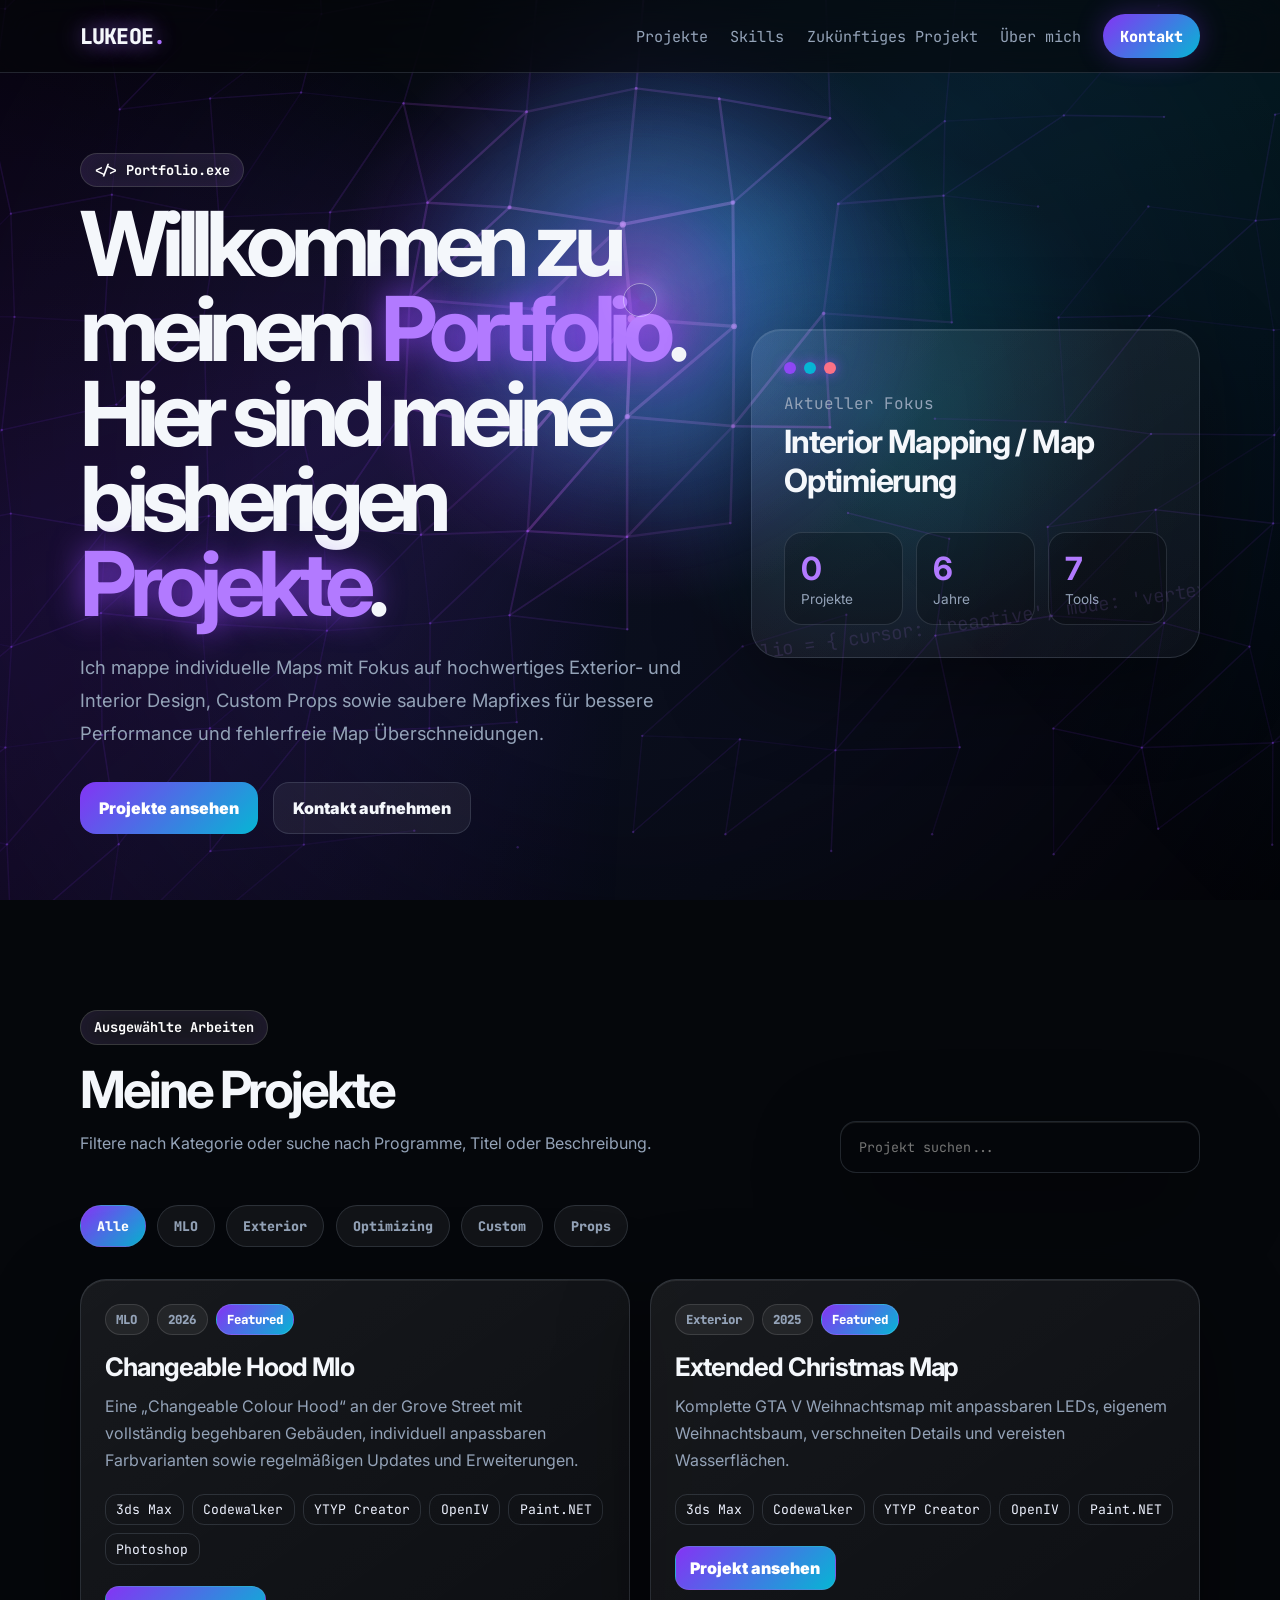
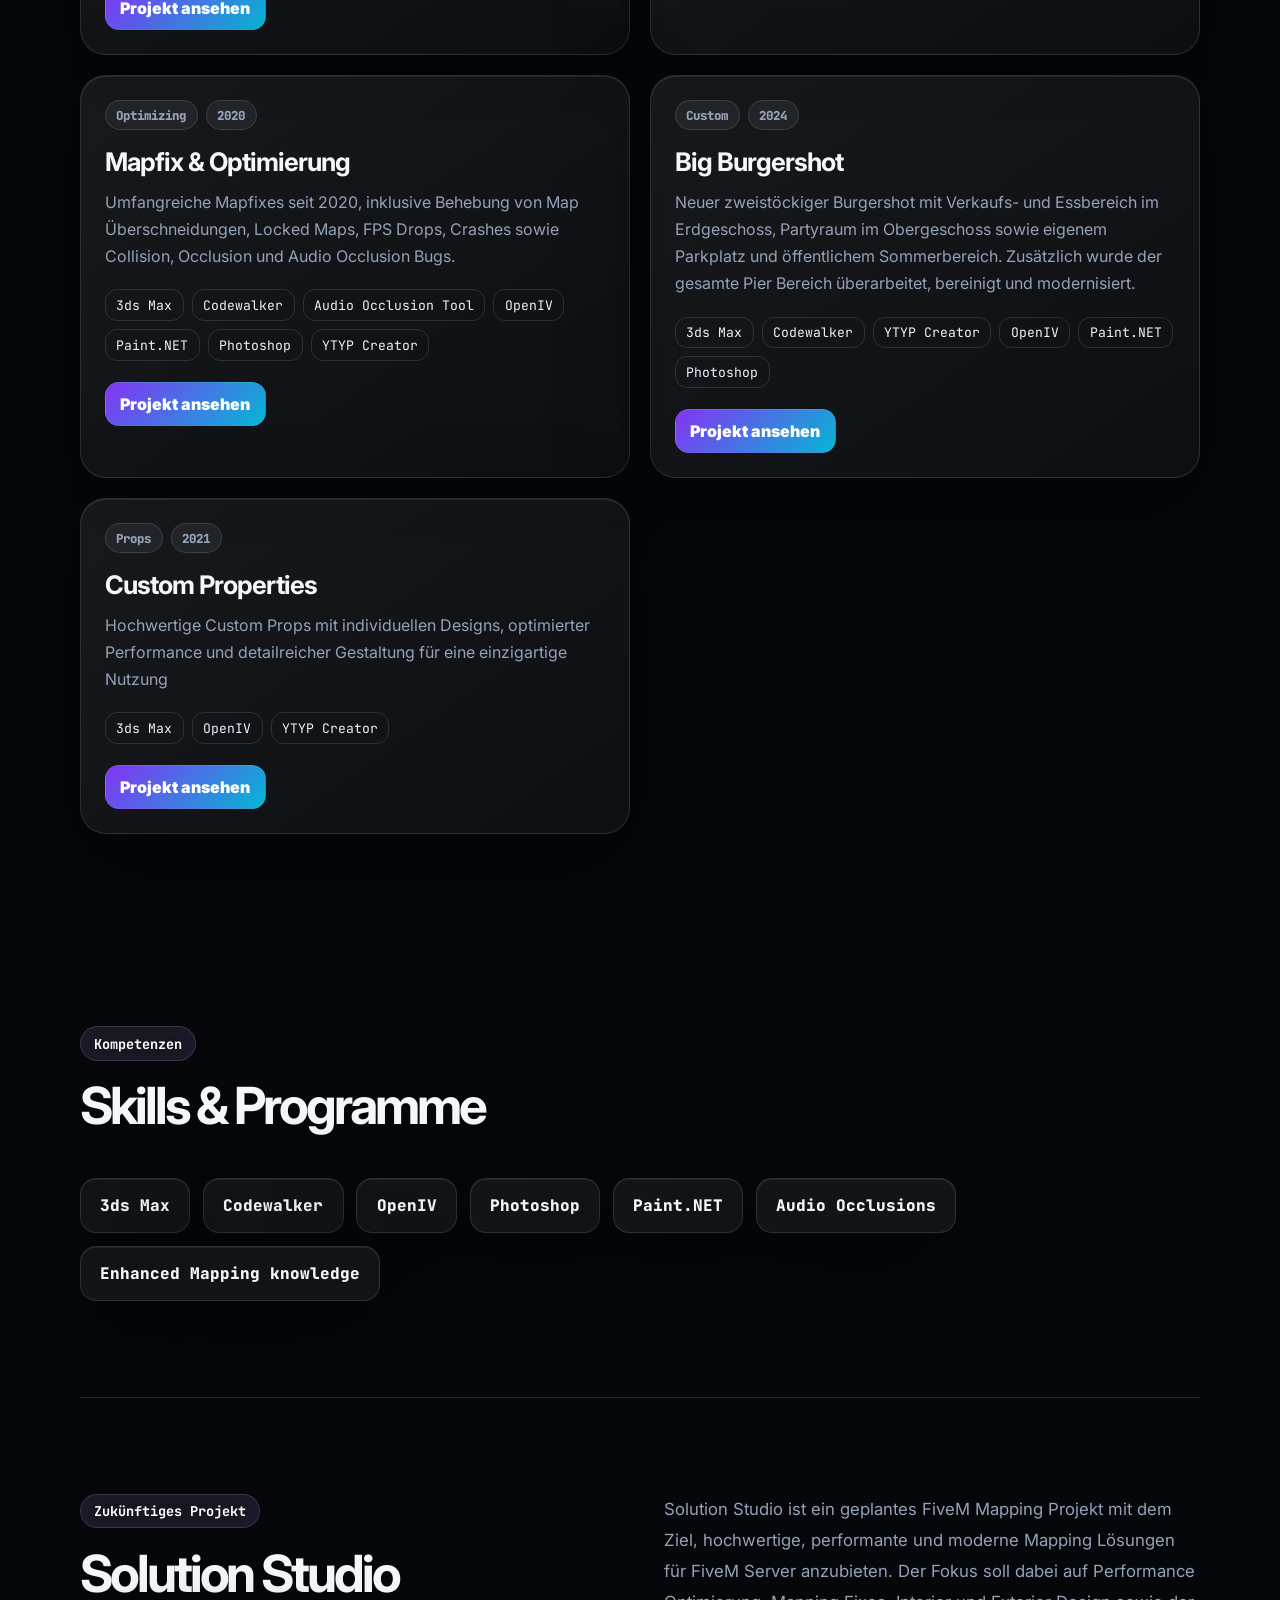
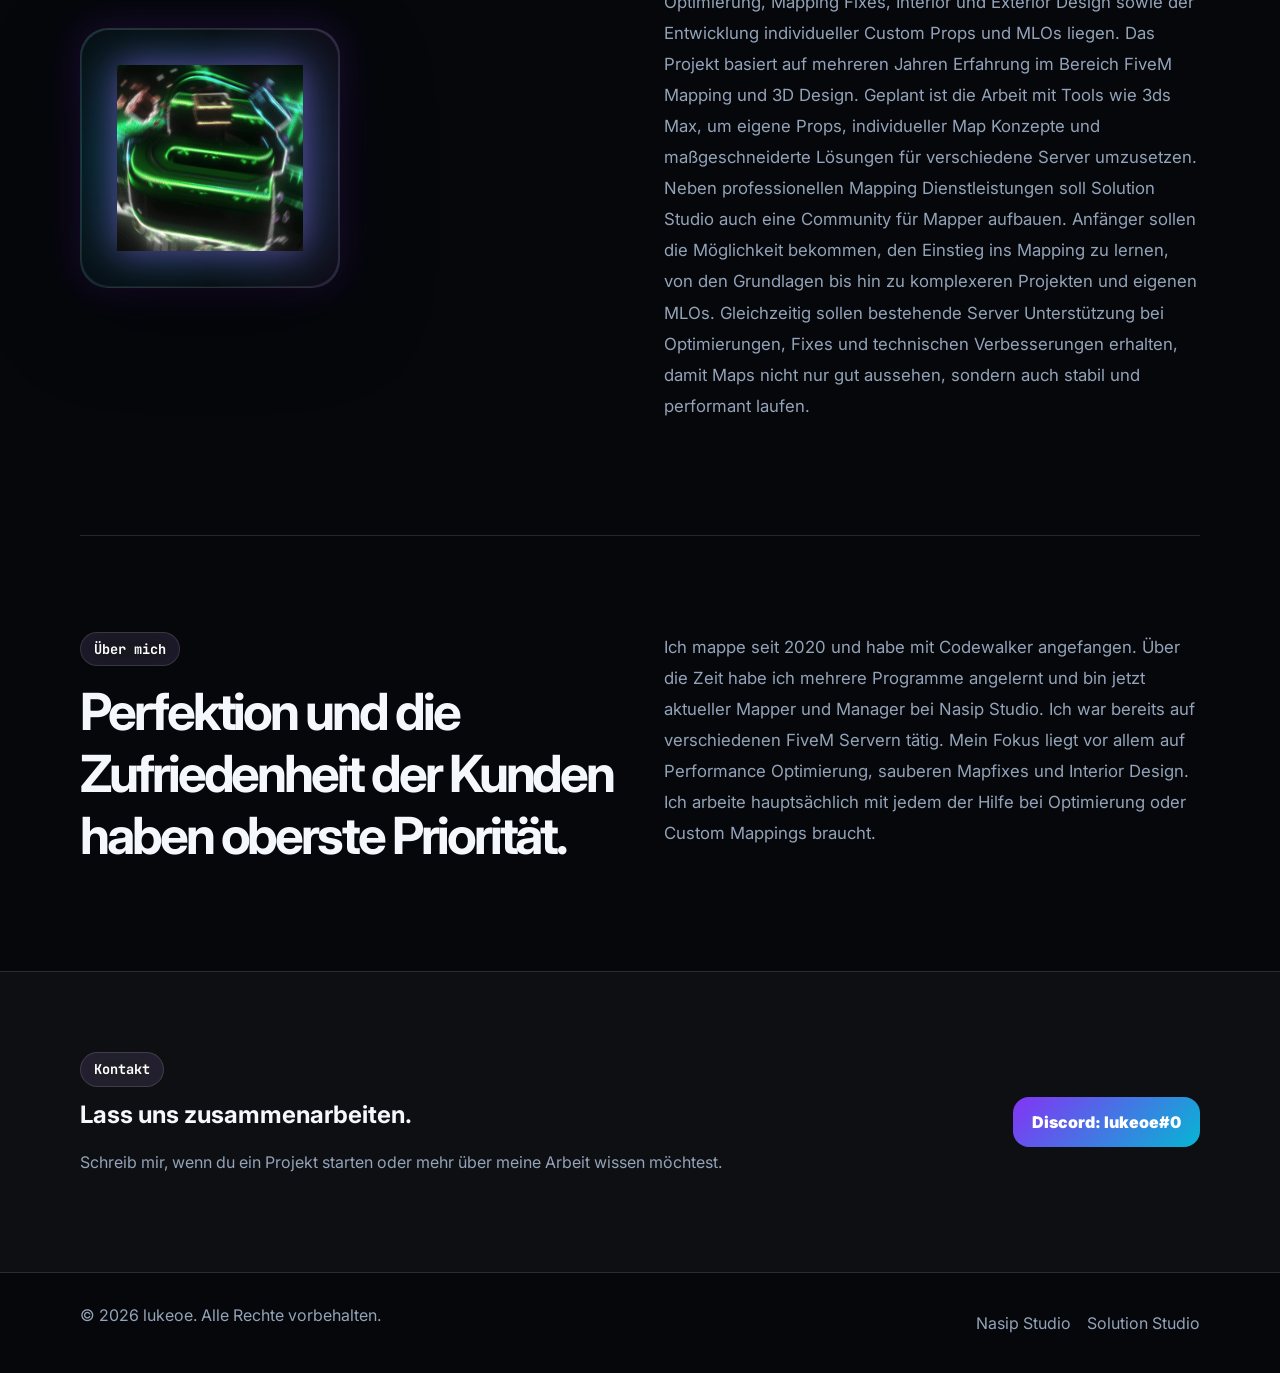
==== commit a0f2ef31: "Add files via upload" ====
--- a/index.html
+++ b/index.html
@@ -22,6 +22,7 @@
       <div class="nav-links">
         <a href="#projekte">Projekte</a>
         <a href="#skills">Skills</a>
+        <a href="#upcoming-project">Zukünftiges Projekt</a>
         <a href="#about">Über mich</a>
         <a href="#kontakt" class="nav-cta">Kontakt</a>
       </div>
@@ -84,7 +85,7 @@
 
       <section id="upcoming-project" class="section container about reveal">
       <div>
-        <p class="eyebrow">Upcoming Project</p>
+        <p class="eyebrow">Zukünftiges Projekt</p>
         <h2>Solution Studio</h2>
 
         <div class="solution-logo-wrap" aria-hidden="true">
@@ -144,7 +145,7 @@
     <p>© <span id="year"></span> lukeoe. Alle Rechte vorbehalten.</p>
     <div>
       <a href="https://discord.gg/Vq6tgTKSHe" target="_blank" rel="noreferrer">Nasip Studio</a>
-      <a href="" target="_blank" rel="noreferrer">Soon</a>
+      <a href="Coming Discord Link" target="_blank" rel="noreferrer">Solution Studio</a>
     </div>
   </footer>
 
